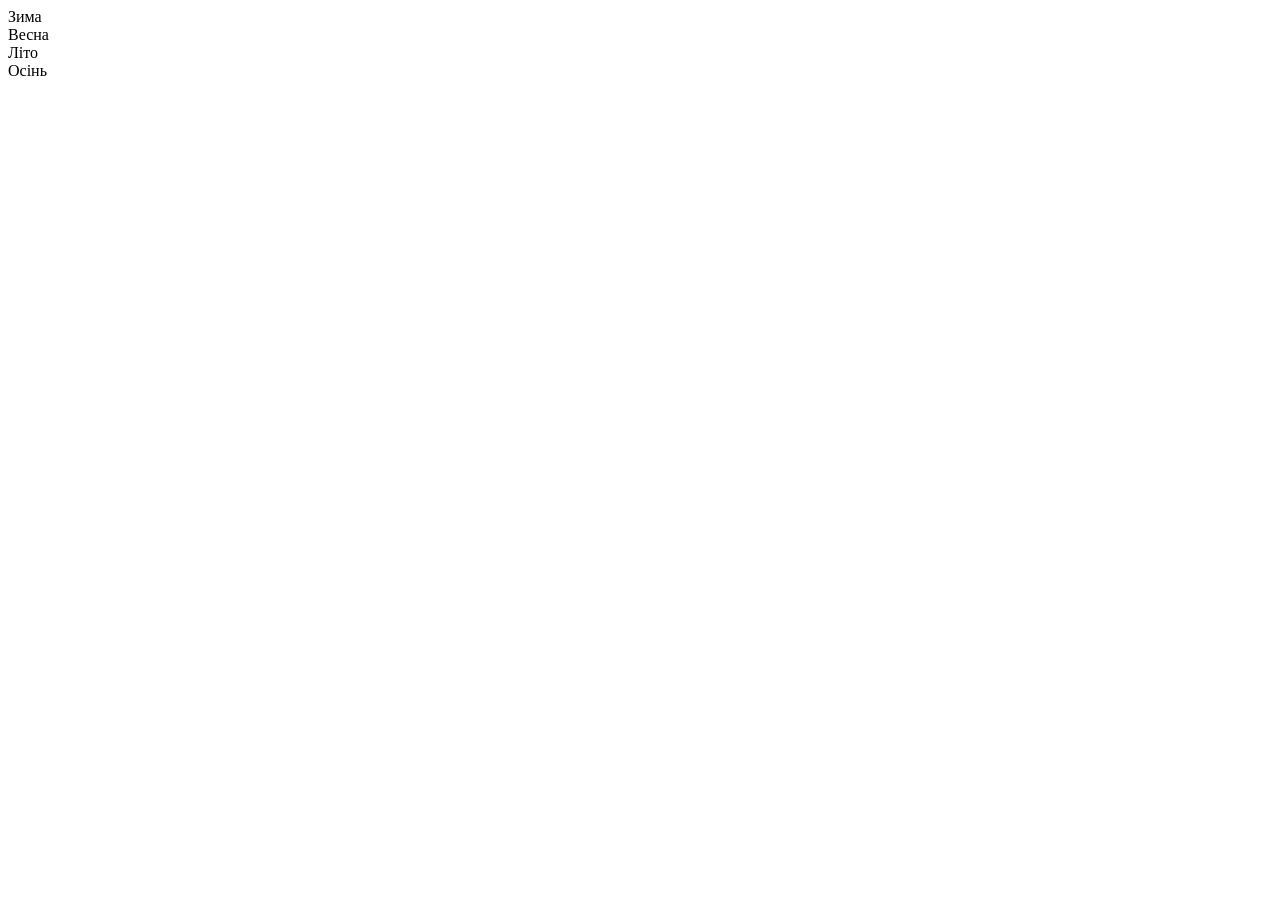
==== task1_5/index.html @ 00a08086 "Add index.html" ====
<!DOCTYPE html>
<html lang="en">
<head>
  <meta charset="UTF-8">
  <meta http-equiv="X-UA-Compatible" content="IE=edge">
  <meta name="viewport" content="width=device-width, initial-scale=1.0">
  <title>Parallax Effect Page</title>
  <link rel="stylesheet" href="./styles/normalize.css">
  <link rel="stylesheet" href="./styles/style.css">
</head>
<body class="body-wrapper">
  <div class="image-winter">Зима</div>
  <div class="image-spring">Весна</div>
  <div class="image-summer">Літо</div>
  <div class="image-autumn">Осінь</div>
</body>
</html>
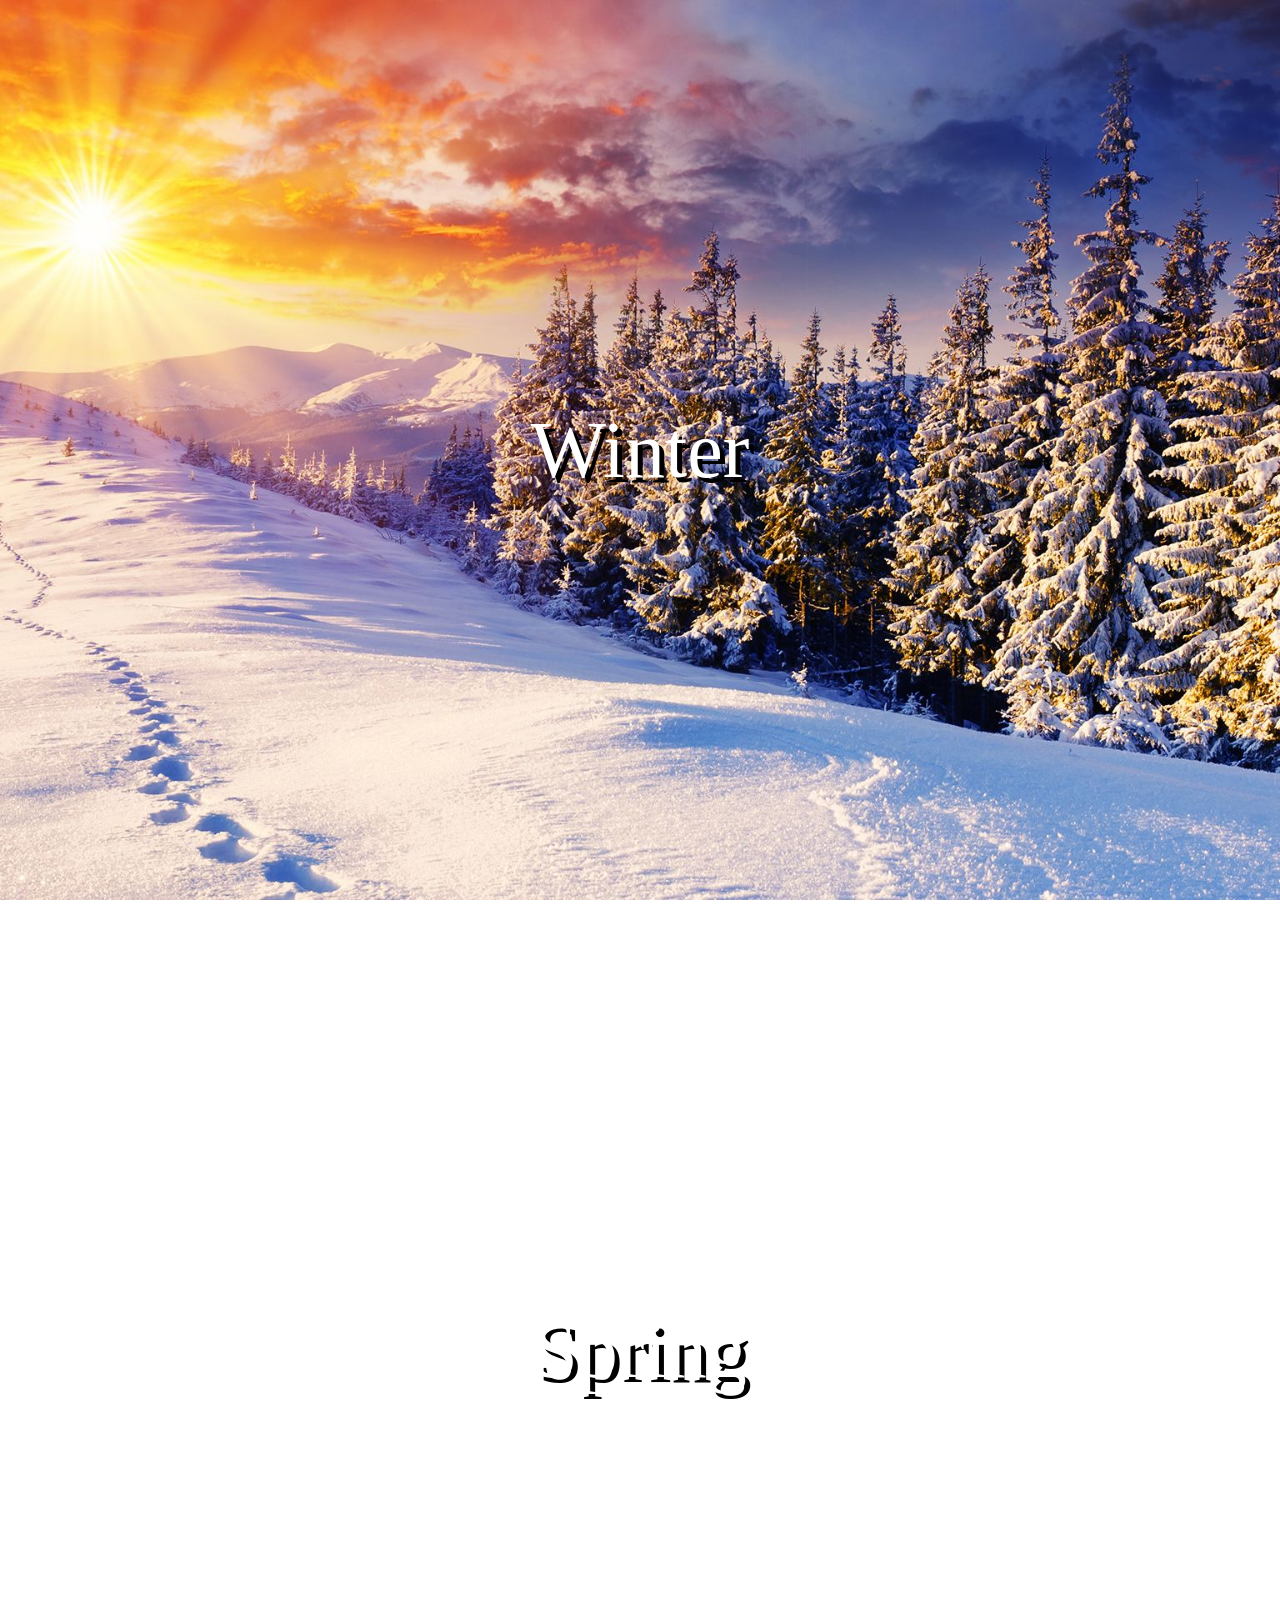
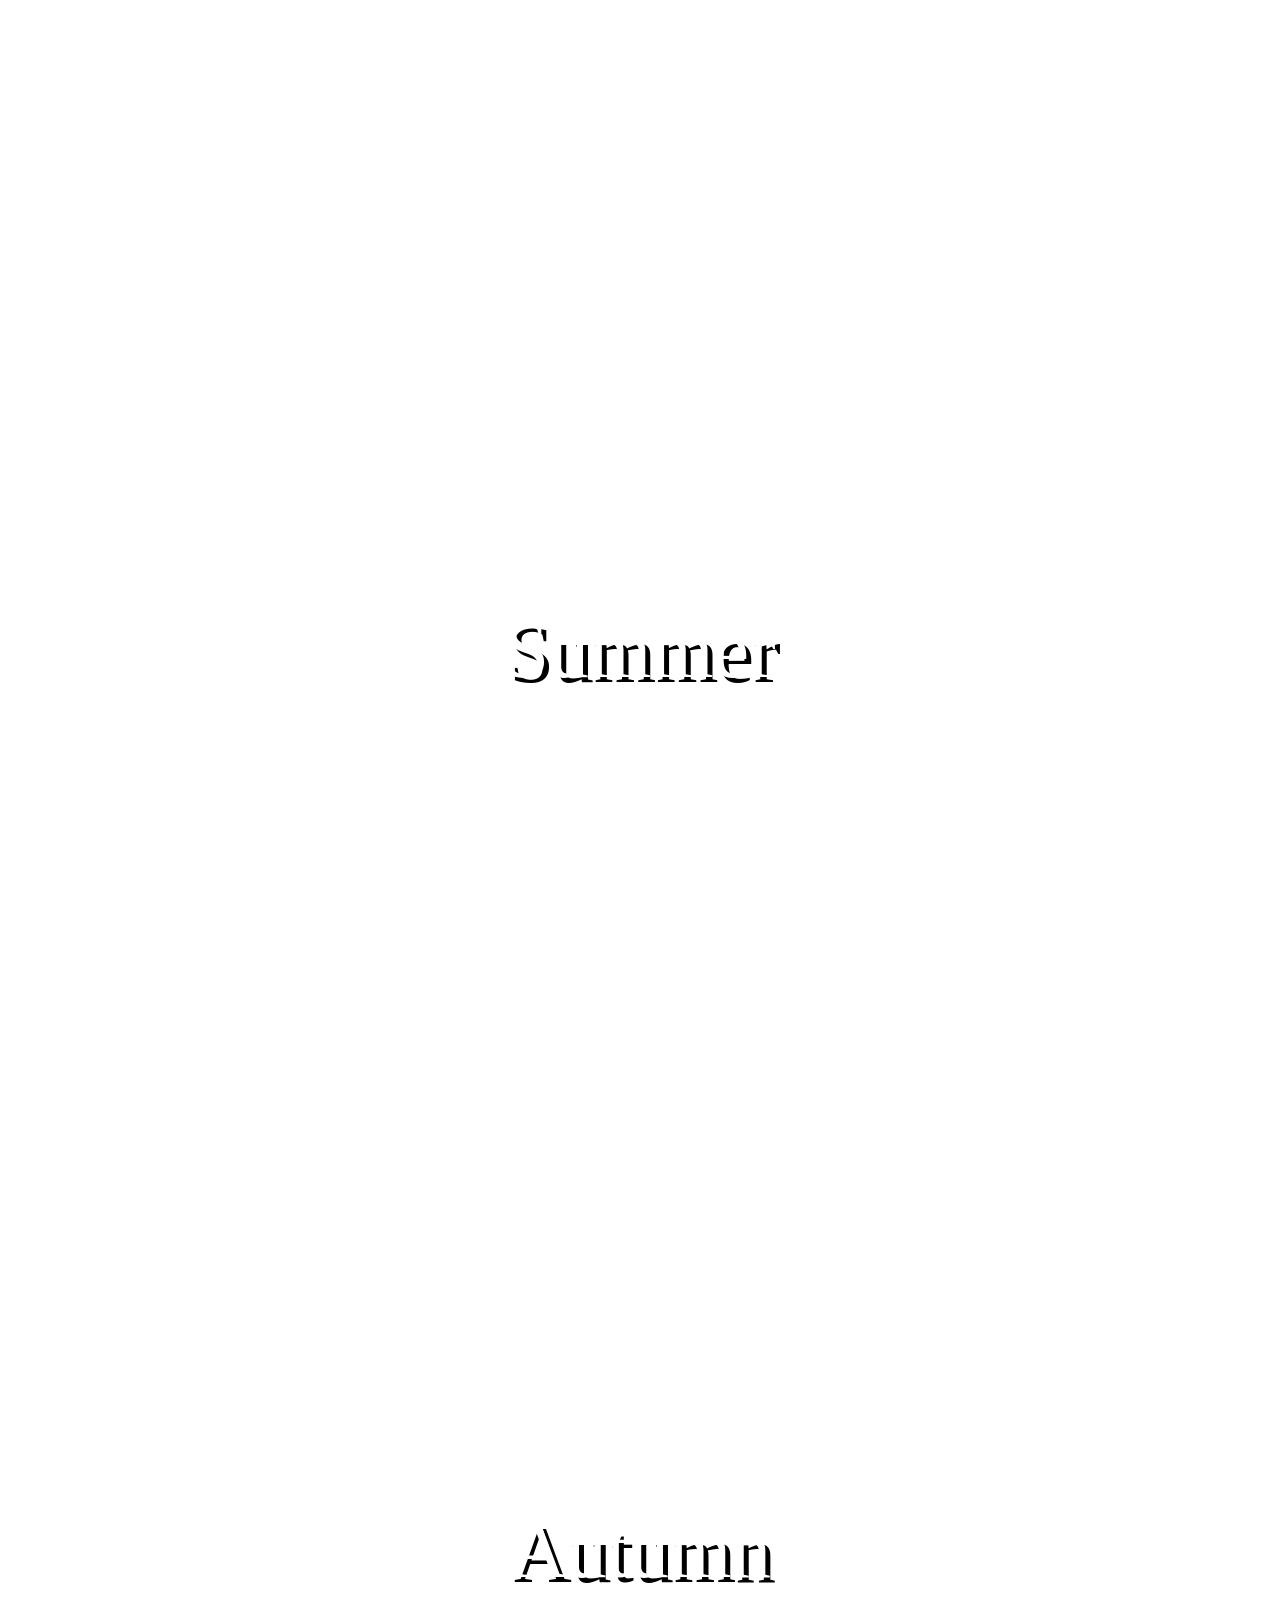
==== commit f61aa5cc: "Add index.html" ====
--- a/task1_5/index.html
+++ b/task1_5/index.html
@@ -9,9 +9,9 @@
   <link rel="stylesheet" href="./styles/style.css">
 </head>
 <body class="body-wrapper">
-  <div class="image-winter">Зима</div>
-  <div class="image-spring">Весна</div>
-  <div class="image-summer">Літо</div>
-  <div class="image-autumn">Осінь</div>
+  <div class="image-winter">Winter</div>
+  <div class="image-spring">Spring</div>
+  <div class="image-summer">Summer</div>
+  <div class="image-autumn">Autumn</div>
 </body>
 </html>
--- a/task1_5/styles/style.css
+++ b/task1_5/styles/style.css
@@ -0,0 +1,59 @@
+.image-winter {
+  display: flex;
+  justify-content: center;
+  align-items: center;
+  min-height: 100vh;
+  background: url(../images/winter.jpg);
+  background-attachment: fixed;
+  background-position: center;
+  background-repeat: no-repeat;
+  background-size: cover;
+  color: white;
+  font-size: 5rem;
+  text-shadow: black 5px 5px;
+}
+
+.image-spring {
+  display: flex;
+  justify-content: center;
+  align-items: center;
+  min-height: 100vh;
+  background-image: url(../images/spring.jpg);
+  background-attachment: fixed;
+  background-position: center;
+  background-repeat: no-repeat;
+  background-size: cover;
+  color: white;
+  font-size: 5rem;
+  text-shadow: black 5px 5px;
+}
+
+.image-summer {
+  display: flex;
+  justify-content: center;
+  align-items: center;
+  min-height: 100vh;
+  background-image: url(../images/summer.jpg);
+  background-attachment: fixed;
+  background-position: center;
+  background-repeat: no-repeat;
+  background-size: cover;
+  color: white;
+  font-size: 5rem;
+  text-shadow: black 5px 5px;
+}
+
+.image-autumn {
+  display: flex;
+  justify-content: center;
+  align-items: center;
+  min-height: 100vh;
+  background-image: url(../images/autumn.jpg);
+  background-attachment: fixed;
+  background-position: center;
+  background-repeat: no-repeat;
+  background-size: cover;
+  color: white;
+  font-size: 5rem;
+  text-shadow: black 5px 5px;
+}
